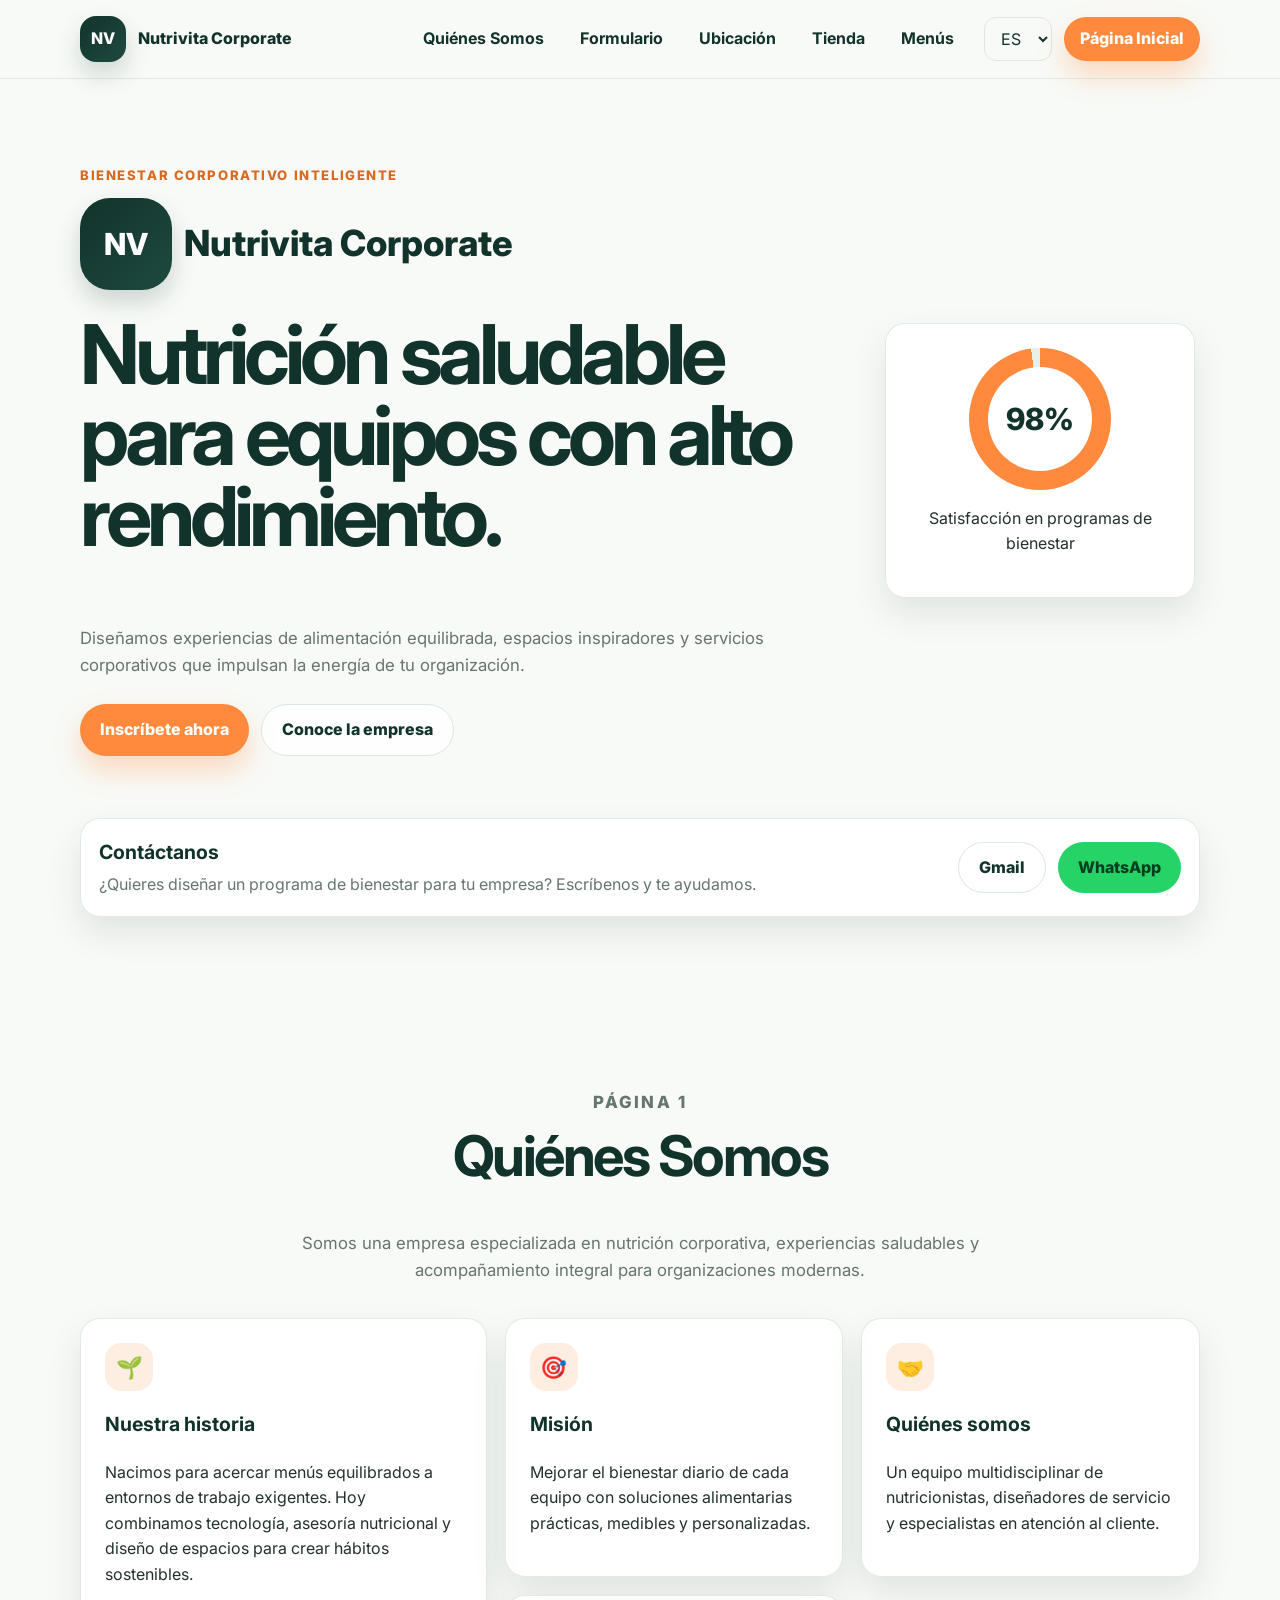
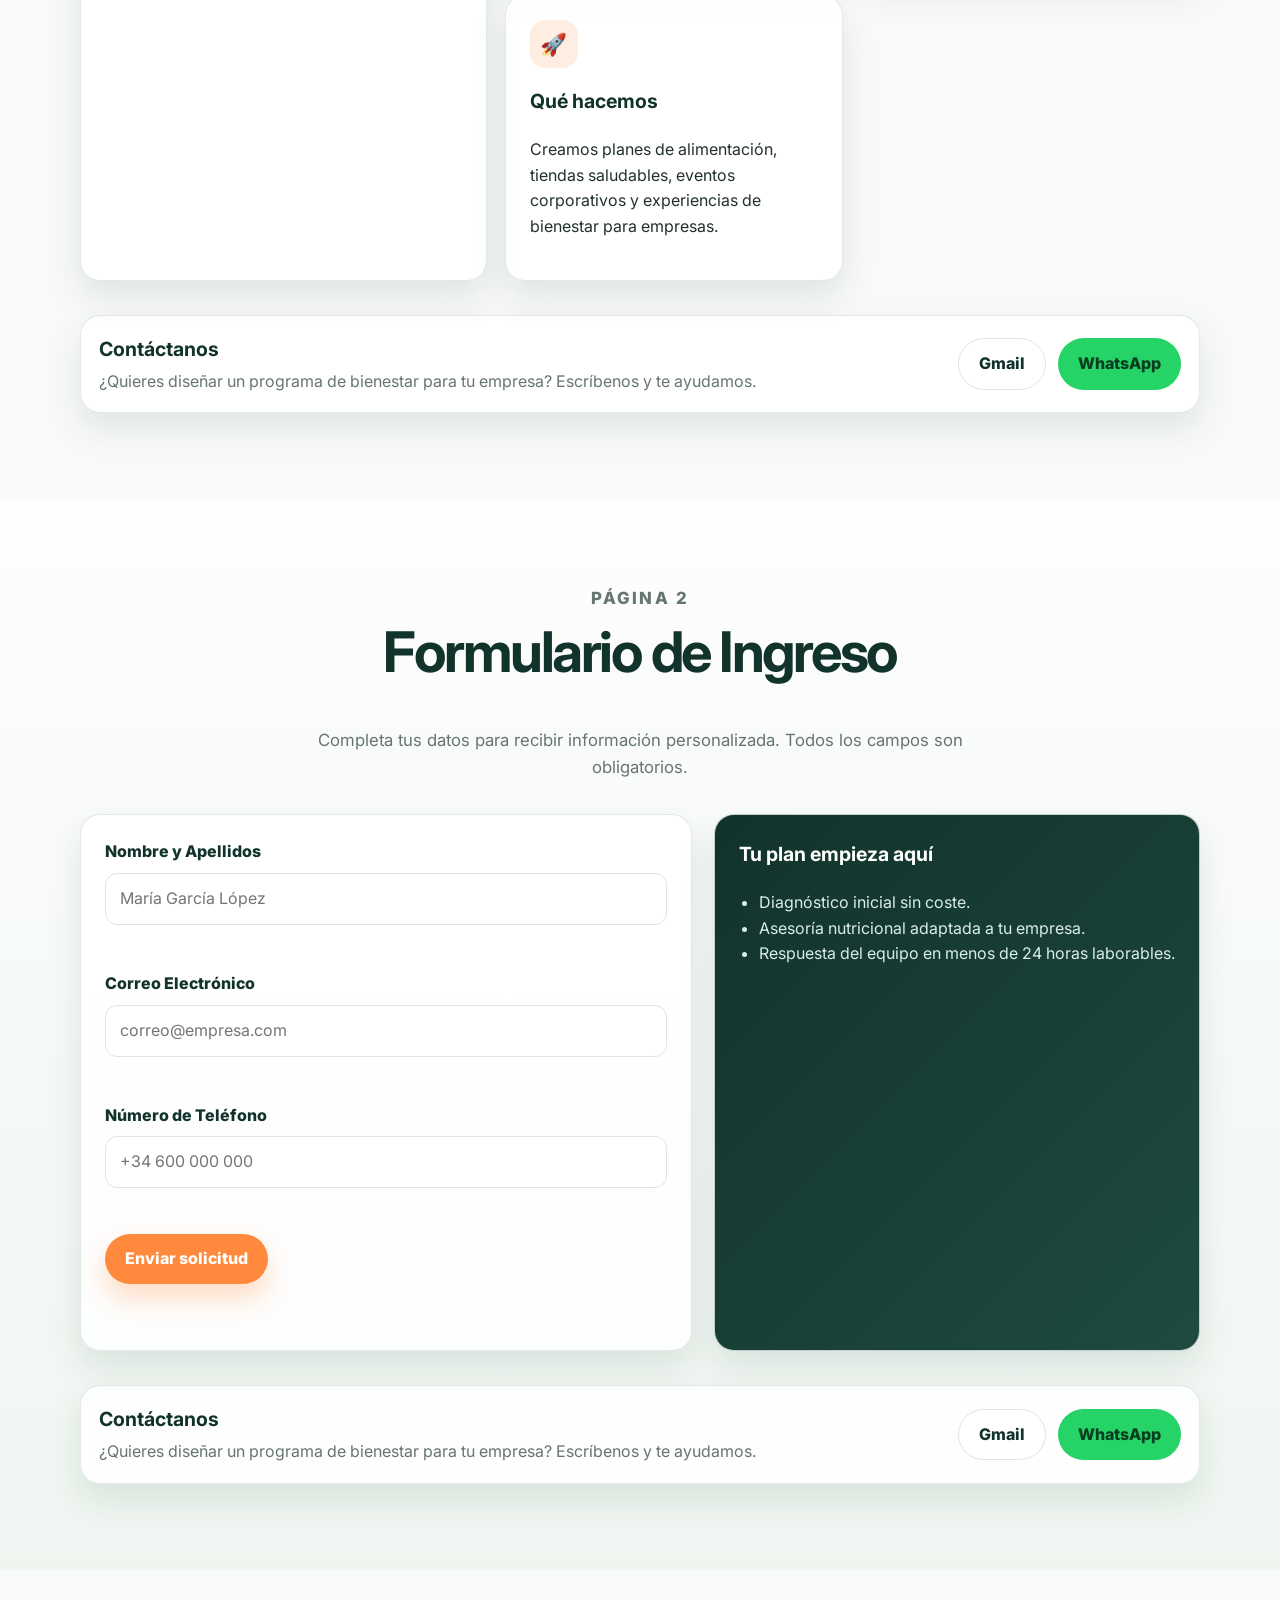
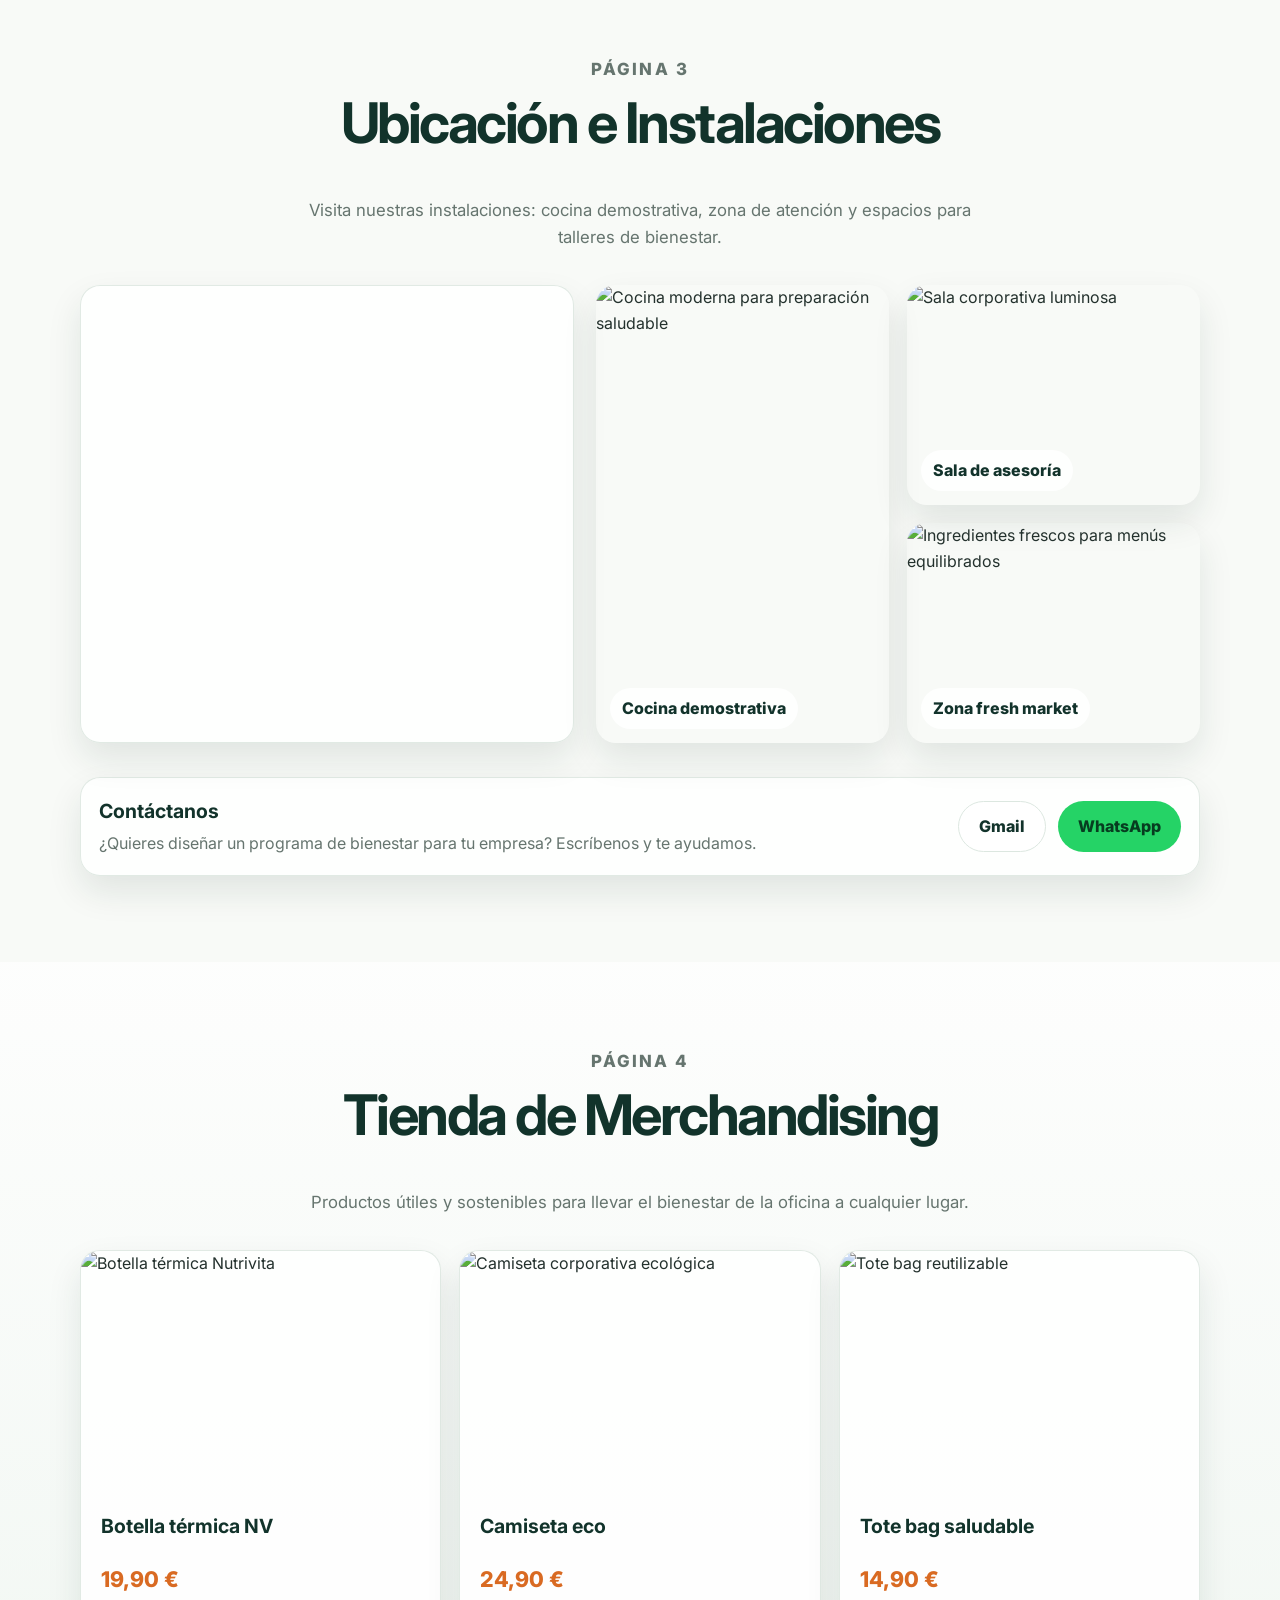
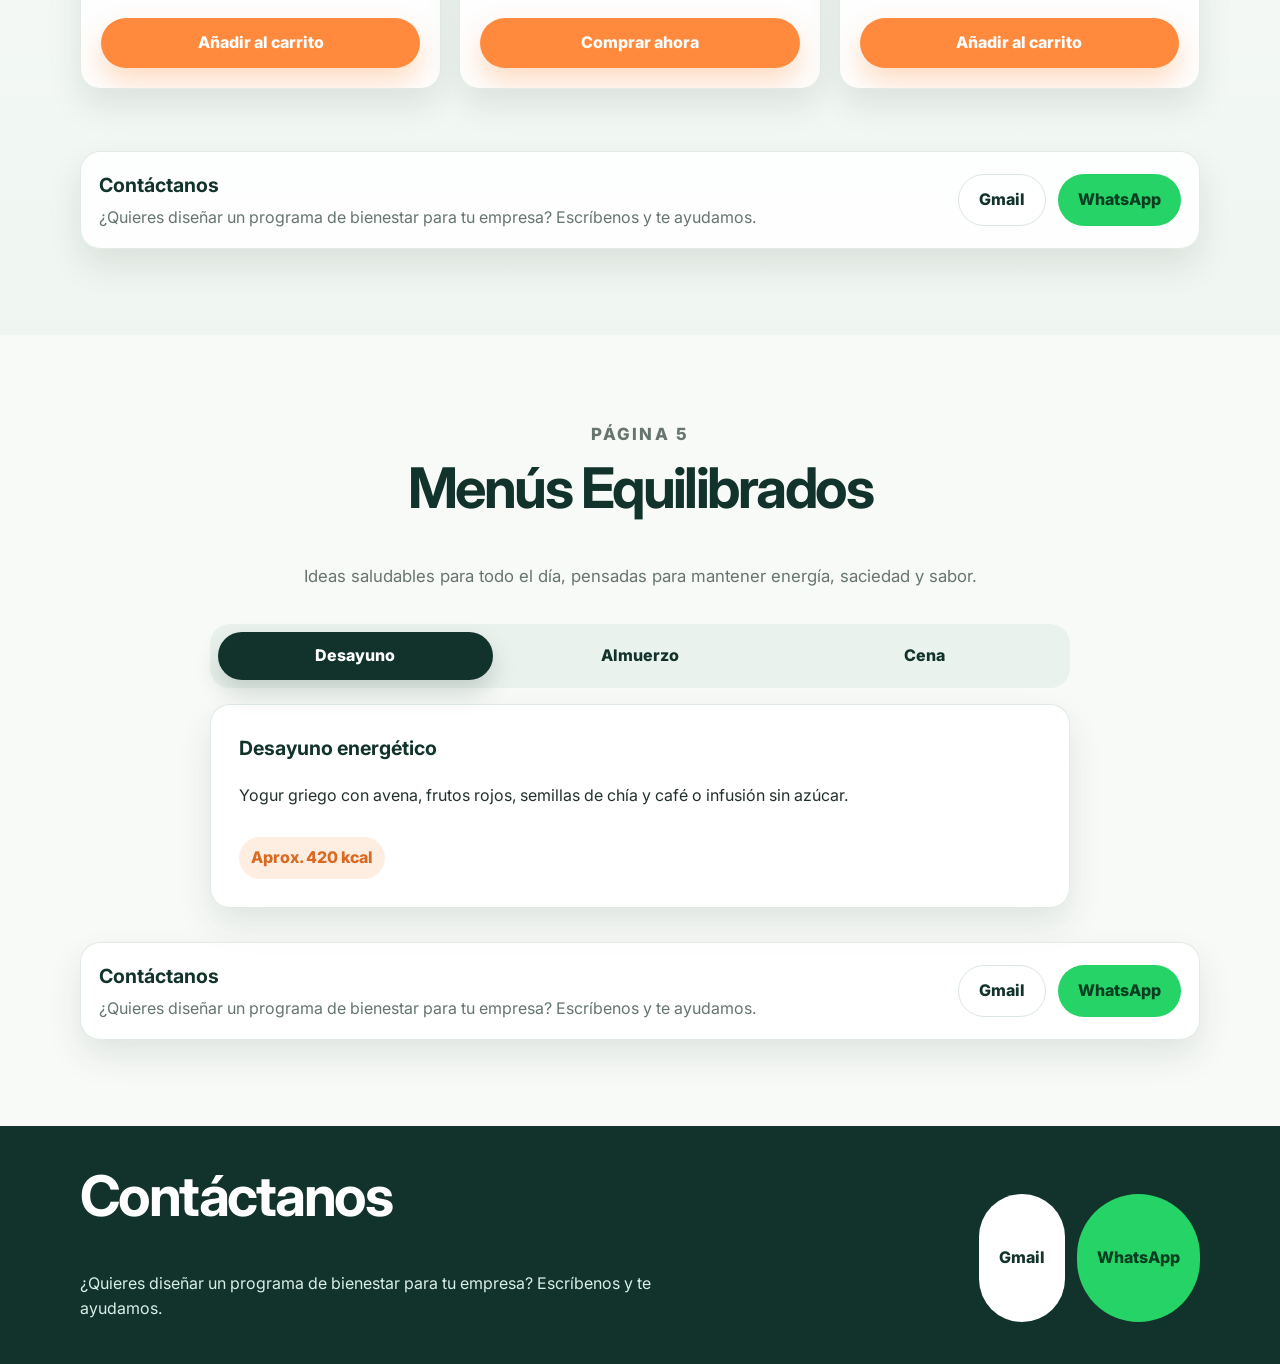
==== index.html @ e4d7a715 "Build responsive corporate landing page" ====
<!DOCTYPE html>
<html lang="es">
<head>
  <meta charset="UTF-8">
  <meta name="viewport" content="width=device-width, initial-scale=1.0">
  <meta name="description" content="Nutrivita Corporate: bienestar corporativo, menús equilibrados, instalaciones modernas y merchandising saludable.">
  <title>Nutrivita Corporate | Bienestar y nutrición empresarial</title>
  <link rel="preconnect" href="https://fonts.googleapis.com">
  <link rel="preconnect" href="https://fonts.gstatic.com" crossorigin>
  <link href="https://fonts.googleapis.com/css2?family=Inter:wght@400;500;600;700;800&display=swap" rel="stylesheet">
  <link rel="stylesheet" href="style.css">
</head>
<body>
  <header class="site-header" id="top">
    <nav class="navbar" aria-label="Navegación principal">
      <a class="brand" href="#home" aria-label="Ir al inicio">
        <span class="brand__mark">NV</span>
        <span class="brand__text" data-i18n="brandName">Nutrivita Corporate</span>
      </a>

      <button class="nav-toggle" type="button" aria-label="Abrir menú" aria-controls="primary-menu" aria-expanded="false">
        <span></span>
        <span></span>
        <span></span>
      </button>

      <div class="nav-panel" id="primary-menu">
        <ul class="nav-links">
          <li><a href="#about" data-i18n="navAbout">Quiénes Somos</a></li>
          <li><a href="#admission" data-i18n="navAdmission">Formulario</a></li>
          <li><a href="#location" data-i18n="navLocation">Ubicación</a></li>
          <li><a href="#shop" data-i18n="navShop">Tienda</a></li>
          <li><a href="#menus" data-i18n="navMenus">Menús</a></li>
        </ul>

        <div class="nav-actions">
          <label class="language-switcher" for="languageSelect">
            <span class="sr-only" data-i18n="languageLabel">Idioma</span>
            <select id="languageSelect" aria-label="Seleccionar idioma">
              <option value="es">ES</option>
              <option value="en">EN</option>
            </select>
          </label>
          <a class="btn btn--accent btn--small" href="#home" data-i18n="navHomeButton">Página Inicial</a>
        </div>
      </div>
    </nav>
  </header>

  <main>
    <section class="hero section" id="home" aria-labelledby="home-title">
      <div class="hero__content">
        <p class="eyebrow" data-i18n="heroEyebrow">Bienestar corporativo inteligente</p>
        <div class="hero__logo" aria-label="Logotipo grande de Nutrivita Corporate">
          <span class="hero__logo-mark">NV</span>
          <span class="hero__logo-text" data-i18n="brandName">Nutrivita Corporate</span>
        </div>
        <h1 id="home-title" data-i18n="heroTitle">Nutrición saludable para equipos con alto rendimiento.</h1>
        <p class="hero__lead" data-i18n="heroLead">Diseñamos experiencias de alimentación equilibrada, espacios inspiradores y servicios corporativos que impulsan la energía de tu organización.</p>
        <div class="hero__buttons">
          <a class="btn btn--accent" href="#admission" data-i18n="heroPrimary">Inscríbete ahora</a>
          <a class="btn btn--ghost" href="#about" data-i18n="heroSecondary">Conoce la empresa</a>
        </div>
      </div>
      <div class="hero__card" aria-hidden="true">
        <div class="nutrition-ring"><span>98%</span></div>
        <p data-i18n="heroMetric">Satisfacción en programas de bienestar</p>
      </div>
      <div class="section-contact" data-contact-block></div>
    </section>

    <section class="section" id="about" aria-labelledby="about-title">
      <div class="section__header">
        <p class="eyebrow" data-i18n="aboutEyebrow">Página 1</p>
        <h2 id="about-title" data-i18n="aboutTitle">Quiénes Somos</h2>
        <p data-i18n="aboutIntro">Somos una empresa especializada en nutrición corporativa, experiencias saludables y acompañamiento integral para organizaciones modernas.</p>
      </div>
      <div class="about-grid">
        <article class="feature-card feature-card--large">
          <span class="feature-card__icon">🌱</span>
          <h3 data-i18n="aboutHistoryTitle">Nuestra historia</h3>
          <p data-i18n="aboutHistoryText">Nacimos para acercar menús equilibrados a entornos de trabajo exigentes. Hoy combinamos tecnología, asesoría nutricional y diseño de espacios para crear hábitos sostenibles.</p>
        </article>
        <article class="feature-card">
          <span class="feature-card__icon">🎯</span>
          <h3 data-i18n="aboutMissionTitle">Misión</h3>
          <p data-i18n="aboutMissionText">Mejorar el bienestar diario de cada equipo con soluciones alimentarias prácticas, medibles y personalizadas.</p>
        </article>
        <article class="feature-card">
          <span class="feature-card__icon">🤝</span>
          <h3 data-i18n="aboutWhoTitle">Quiénes somos</h3>
          <p data-i18n="aboutWhoText">Un equipo multidisciplinar de nutricionistas, diseñadores de servicio y especialistas en atención al cliente.</p>
        </article>
        <article class="feature-card">
          <span class="feature-card__icon">🚀</span>
          <h3 data-i18n="aboutDoTitle">Qué hacemos</h3>
          <p data-i18n="aboutDoText">Creamos planes de alimentación, tiendas saludables, eventos corporativos y experiencias de bienestar para empresas.</p>
        </article>
      </div>
      <div class="section-contact" data-contact-block></div>
    </section>

    <section class="section section--soft" id="admission" aria-labelledby="admission-title">
      <div class="section__header">
        <p class="eyebrow" data-i18n="admissionEyebrow">Página 2</p>
        <h2 id="admission-title" data-i18n="admissionTitle">Formulario de Ingreso</h2>
        <p data-i18n="admissionIntro">Completa tus datos para recibir información personalizada. Todos los campos son obligatorios.</p>
      </div>
      <div class="form-layout">
        <form class="admission-form" id="admissionForm" novalidate>
          <div class="form-field">
            <label for="fullName" data-i18n="formName">Nombre y Apellidos</label>
            <input type="text" id="fullName" name="fullName" autocomplete="name" required minlength="3" placeholder="María García López" data-i18n-placeholder="formNamePlaceholder">
            <small class="error-message" data-error-for="fullName"></small>
          </div>
          <div class="form-field">
            <label for="email" data-i18n="formEmail">Correo Electrónico</label>
            <input type="email" id="email" name="email" autocomplete="email" required placeholder="correo@empresa.com" data-i18n-placeholder="formEmailPlaceholder">
            <small class="error-message" data-error-for="email"></small>
          </div>
          <div class="form-field">
            <label for="phone" data-i18n="formPhone">Número de Teléfono</label>
            <input type="tel" id="phone" name="phone" autocomplete="tel" required pattern="^[0-9+()\s-]{7,20}$" placeholder="+34 600 000 000" data-i18n-placeholder="formPhonePlaceholder">
            <small class="error-message" data-error-for="phone"></small>
          </div>
          <button class="btn btn--accent" type="submit" data-i18n="formSubmit">Enviar solicitud</button>
          <p class="form-status" id="formStatus" role="status" aria-live="polite"></p>
        </form>
        <aside class="form-aside">
          <h3 data-i18n="formAsideTitle">Tu plan empieza aquí</h3>
          <ul>
            <li data-i18n="formBenefit1">Diagnóstico inicial sin coste.</li>
            <li data-i18n="formBenefit2">Asesoría nutricional adaptada a tu empresa.</li>
            <li data-i18n="formBenefit3">Respuesta del equipo en menos de 24 horas laborables.</li>
          </ul>
        </aside>
      </div>
      <div class="section-contact" data-contact-block></div>
    </section>

    <section class="section" id="location" aria-labelledby="location-title">
      <div class="section__header">
        <p class="eyebrow" data-i18n="locationEyebrow">Página 3</p>
        <h2 id="location-title" data-i18n="locationTitle">Ubicación e Instalaciones</h2>
        <p data-i18n="locationIntro">Visita nuestras instalaciones: cocina demostrativa, zona de atención y espacios para talleres de bienestar.</p>
      </div>
      <div class="location-grid">
        <div class="map-card">
          <iframe title="Mapa de ubicación de Nutrivita Corporate" src="https://www.google.com/maps?q=Madrid%2C%20Spain&output=embed" loading="lazy" referrerpolicy="no-referrer-when-downgrade"></iframe>
        </div>
        <div class="gallery-grid" aria-label="Galería de instalaciones">
          <figure class="gallery-item gallery-item--tall">
            <img src="https://images.unsplash.com/photo-1556911220-bff31c812dba?auto=format&fit=crop&w=900&q=80" alt="Cocina moderna para preparación saludable" loading="lazy">
            <figcaption data-i18n="galleryKitchen">Cocina demostrativa</figcaption>
          </figure>
          <figure class="gallery-item">
            <img src="https://images.unsplash.com/photo-1497366811353-6870744d04b2?auto=format&fit=crop&w=700&q=80" alt="Sala corporativa luminosa" loading="lazy">
            <figcaption data-i18n="galleryMeeting">Sala de asesoría</figcaption>
          </figure>
          <figure class="gallery-item">
            <img src="https://images.unsplash.com/photo-1512621776951-a57141f2eefd?auto=format&fit=crop&w=700&q=80" alt="Ingredientes frescos para menús equilibrados" loading="lazy">
            <figcaption data-i18n="galleryFresh">Zona fresh market</figcaption>
          </figure>
        </div>
      </div>
      <div class="section-contact" data-contact-block></div>
    </section>

    <section class="section section--soft" id="shop" aria-labelledby="shop-title">
      <div class="section__header">
        <p class="eyebrow" data-i18n="shopEyebrow">Página 4</p>
        <h2 id="shop-title" data-i18n="shopTitle">Tienda de Merchandising</h2>
        <p data-i18n="shopIntro">Productos útiles y sostenibles para llevar el bienestar de la oficina a cualquier lugar.</p>
      </div>
      <div class="products-grid">
        <article class="product-card">
          <img src="https://images.unsplash.com/photo-1602143407151-7111542de6e8?auto=format&fit=crop&w=700&q=80" alt="Botella térmica Nutrivita" loading="lazy">
          <div class="product-card__body">
            <h3 data-i18n="productBottle">Botella térmica NV</h3>
            <p class="price">19,90 €</p>
            <button class="btn btn--accent btn--full" type="button" data-cart-item="Botella térmica NV" data-i18n="shopAdd">Añadir al carrito</button>
          </div>
        </article>
        <article class="product-card">
          <img src="https://images.unsplash.com/photo-1523381294911-8d3cead13475?auto=format&fit=crop&w=700&q=80" alt="Camiseta corporativa ecológica" loading="lazy">
          <div class="product-card__body">
            <h3 data-i18n="productShirt">Camiseta eco</h3>
            <p class="price">24,90 €</p>
            <button class="btn btn--accent btn--full" type="button" data-cart-item="Camiseta eco" data-i18n="shopBuy">Comprar ahora</button>
          </div>
        </article>
        <article class="product-card">
          <img src="https://images.unsplash.com/photo-1606760227091-3dd870d97f1d?auto=format&fit=crop&w=700&q=80" alt="Tote bag reutilizable" loading="lazy">
          <div class="product-card__body">
            <h3 data-i18n="productBag">Tote bag saludable</h3>
            <p class="price">14,90 €</p>
            <button class="btn btn--accent btn--full" type="button" data-cart-item="Tote bag saludable" data-i18n="shopAdd">Añadir al carrito</button>
          </div>
        </article>
      </div>
      <p class="cart-feedback" id="cartFeedback" role="status" aria-live="polite"></p>
      <div class="section-contact" data-contact-block></div>
    </section>

    <section class="section" id="menus" aria-labelledby="menus-title">
      <div class="section__header">
        <p class="eyebrow" data-i18n="menusEyebrow">Página 5</p>
        <h2 id="menus-title" data-i18n="menusTitle">Menús Equilibrados</h2>
        <p data-i18n="menusIntro">Ideas saludables para todo el día, pensadas para mantener energía, saciedad y sabor.</p>
      </div>
      <div class="tabs" data-tabs>
        <div class="tab-list" role="tablist" aria-label="Menús del día">
          <button class="tab-button is-active" type="button" role="tab" aria-selected="true" aria-controls="breakfast-panel" id="breakfast-tab" data-tab="breakfast" data-i18n="tabBreakfast">Desayuno</button>
          <button class="tab-button" type="button" role="tab" aria-selected="false" aria-controls="lunch-panel" id="lunch-tab" data-tab="lunch" data-i18n="tabLunch">Almuerzo</button>
          <button class="tab-button" type="button" role="tab" aria-selected="false" aria-controls="dinner-panel" id="dinner-tab" data-tab="dinner" data-i18n="tabDinner">Cena</button>
        </div>
        <article class="menu-panel is-active" id="breakfast-panel" role="tabpanel" aria-labelledby="breakfast-tab" data-panel="breakfast">
          <h3 data-i18n="breakfastTitle">Desayuno energético</h3>
          <p data-i18n="breakfastText">Yogur griego con avena, frutos rojos, semillas de chía y café o infusión sin azúcar.</p>
          <span data-i18n="breakfastKcal">Aprox. 420 kcal</span>
        </article>
        <article class="menu-panel" id="lunch-panel" role="tabpanel" aria-labelledby="lunch-tab" data-panel="lunch" hidden>
          <h3 data-i18n="lunchTitle">Almuerzo completo</h3>
          <p data-i18n="lunchText">Bowl de quinoa, pollo a la plancha, verduras asadas, aguacate y aliño de lima.</p>
          <span data-i18n="lunchKcal">Aprox. 650 kcal</span>
        </article>
        <article class="menu-panel" id="dinner-panel" role="tabpanel" aria-labelledby="dinner-tab" data-panel="dinner" hidden>
          <h3 data-i18n="dinnerTitle">Cena ligera</h3>
          <p data-i18n="dinnerText">Crema de verduras, salmón al horno con espárragos y una pieza de fruta de temporada.</p>
          <span data-i18n="dinnerKcal">Aprox. 520 kcal</span>
        </article>
      </div>
      <div class="section-contact" data-contact-block></div>
    </section>
  </main>

  <footer class="site-footer" aria-labelledby="footer-title">
    <div>
      <h2 id="footer-title" data-i18n="contactTitle">Contáctanos</h2>
      <p data-i18n="contactText">¿Quieres diseñar un programa de bienestar para tu empresa? Escríbenos y te ayudamos.</p>
    </div>
    <div class="contact-actions">
      <a class="btn btn--light" href="mailto:tu-correo@gmail.com" data-i18n="contactGmail">Gmail</a>
      <a class="btn btn--whatsapp" href="https://wa.me/34600000000" target="_blank" rel="noopener noreferrer" data-i18n="contactWhatsapp">WhatsApp</a>
    </div>
  </footer>

  <script src="script.js"></script>
</body>
</html>
---- style.css ----
:root {
  --color-primary: #f8faf7;
  --color-primary-strong: #ffffff;
  --color-secondary: #12332b;
  --color-secondary-soft: #1e4a3f;
  --color-accent: #ff8a3d;
  --color-accent-dark: #d96a22;
  --color-whatsapp: #25d366;
  --color-text: #23312d;
  --color-muted: #66756f;
  --color-border: #dce7e0;
  --shadow-soft: 0 20px 60px rgba(18, 51, 43, 0.12);
  --shadow-card: 0 16px 34px rgba(18, 51, 43, 0.1);
  --radius-sm: 12px;
  --radius-md: 20px;
  --radius-lg: 32px;
  --container: min(1120px, calc(100% - 32px));
  --header-height: 78px;
}

* {
  box-sizing: border-box;
}

html {
  scroll-behavior: smooth;
  scroll-padding-top: calc(var(--header-height) + 18px);
}

body {
  margin: 0;
  background: var(--color-primary);
  color: var(--color-text);
  font-family: "Inter", system-ui, -apple-system, BlinkMacSystemFont, "Segoe UI", sans-serif;
  line-height: 1.6;
}

img {
  display: block;
  max-width: 100%;
}

a {
  color: inherit;
  text-decoration: none;
}

button,
input,
select {
  font: inherit;
}

.sr-only {
  position: absolute;
  width: 1px;
  height: 1px;
  padding: 0;
  margin: -1px;
  overflow: hidden;
  clip: rect(0, 0, 0, 0);
  white-space: nowrap;
  border: 0;
}

.site-header {
  position: sticky;
  top: 0;
  z-index: 1000;
  background: rgba(248, 250, 247, 0.92);
  border-bottom: 1px solid rgba(220, 231, 224, 0.84);
  backdrop-filter: blur(18px);
}

.navbar {
  width: var(--container);
  min-height: var(--header-height);
  margin: 0 auto;
  display: flex;
  align-items: center;
  justify-content: space-between;
  gap: 18px;
}

.brand,
.hero__logo {
  display: inline-flex;
  align-items: center;
  gap: 12px;
  font-weight: 800;
  color: var(--color-secondary);
}

.brand__mark,
.hero__logo-mark {
  display: grid;
  place-items: center;
  width: 46px;
  height: 46px;
  border-radius: 16px;
  background: linear-gradient(135deg, var(--color-secondary), var(--color-secondary-soft));
  color: var(--color-primary-strong);
  box-shadow: 0 12px 24px rgba(18, 51, 43, 0.18);
}

.nav-toggle {
  display: inline-flex;
  flex-direction: column;
  justify-content: center;
  gap: 5px;
  width: 46px;
  height: 46px;
  background: var(--color-primary-strong);
  border: 1px solid var(--color-border);
  border-radius: var(--radius-sm);
  cursor: pointer;
}

.nav-toggle span {
  width: 20px;
  height: 2px;
  margin: 0 auto;
  background: var(--color-secondary);
  transition: transform 0.2s ease, opacity 0.2s ease;
}

.nav-toggle.is-open span:nth-child(1) {
  transform: translateY(7px) rotate(45deg);
}

.nav-toggle.is-open span:nth-child(2) {
  opacity: 0;
}

.nav-toggle.is-open span:nth-child(3) {
  transform: translateY(-7px) rotate(-45deg);
}

.nav-panel {
  position: absolute;
  top: var(--header-height);
  left: 16px;
  right: 16px;
  display: none;
  padding: 18px;
  background: var(--color-primary-strong);
  border: 1px solid var(--color-border);
  border-radius: var(--radius-md);
  box-shadow: var(--shadow-soft);
}

.nav-panel.is-open {
  display: block;
}

.nav-links,
.nav-actions {
  display: flex;
  flex-direction: column;
  gap: 12px;
  align-items: stretch;
  padding: 0;
  margin: 0;
  list-style: none;
}

.nav-links a {
  display: block;
  padding: 10px 12px;
  color: var(--color-secondary);
  font-weight: 700;
  border-radius: var(--radius-sm);
}

.nav-links a:hover,
.nav-links a:focus-visible {
  background: rgba(255, 138, 61, 0.12);
  color: var(--color-accent-dark);
}

.nav-actions {
  margin-top: 14px;
}

.language-switcher select {
  width: 100%;
  padding: 10px 12px;
  color: var(--color-secondary);
  background: var(--color-primary);
  border: 1px solid var(--color-border);
  border-radius: var(--radius-sm);
  cursor: pointer;
}

.section {
  width: var(--container);
  margin: 0 auto;
  padding: 86px 0;
}

.section--soft {
  width: 100%;
  padding-inline: max(16px, calc((100% - 1120px) / 2));
  background: linear-gradient(180deg, rgba(255, 255, 255, 0.72), rgba(235, 244, 238, 0.7));
}

.hero {
  min-height: calc(100vh - var(--header-height));
  display: grid;
  grid-template-columns: 1fr;
  gap: 28px;
  align-items: center;
}

.hero__content {
  text-align: center;
}

.eyebrow {
  margin: 0 0 12px;
  color: var(--color-accent-dark);
  font-size: 0.82rem;
  font-weight: 800;
  letter-spacing: 0.12em;
  text-transform: uppercase;
}

.hero__logo {
  justify-content: center;
  margin: 0 auto 24px;
}

.hero__logo-mark {
  width: 92px;
  height: 92px;
  border-radius: 30px;
  font-size: 1.9rem;
}

.hero__logo-text {
  font-size: clamp(1.45rem, 5vw, 2.25rem);
}

h1,
h2,
h3,
p {
  margin-top: 0;
}

h1 {
  max-width: 860px;
  margin-inline: auto;
  color: var(--color-secondary);
  font-size: clamp(2.35rem, 9vw, 5.15rem);
  line-height: 0.98;
  letter-spacing: -0.06em;
}

h2 {
  color: var(--color-secondary);
  font-size: clamp(2rem, 6vw, 3.5rem);
  line-height: 1;
  letter-spacing: -0.045em;
}

h3 {
  color: var(--color-secondary);
  font-size: 1.22rem;
}

.hero__lead,
.section__header p {
  max-width: 720px;
  margin-inline: auto;
  color: var(--color-muted);
  font-size: 1.05rem;
}

.hero__buttons,
.contact-actions {
  display: flex;
  flex-wrap: wrap;
  justify-content: center;
  gap: 12px;
  margin-top: 26px;
}

.btn {
  display: inline-flex;
  align-items: center;
  justify-content: center;
  min-height: 48px;
  padding: 12px 20px;
  border: 0;
  border-radius: 999px;
  font-weight: 800;
  cursor: pointer;
  transition: transform 0.2s ease, box-shadow 0.2s ease, background-color 0.2s ease;
}

.btn:hover,
.btn:focus-visible {
  transform: translateY(-2px);
}

.btn--accent {
  color: #ffffff;
  background: var(--color-accent);
  box-shadow: 0 14px 28px rgba(255, 138, 61, 0.3);
}

.btn--accent:hover,
.btn--accent:focus-visible {
  background: var(--color-accent-dark);
}

.btn--ghost {
  color: var(--color-secondary);
  background: rgba(255, 255, 255, 0.76);
  border: 1px solid var(--color-border);
}

.btn--light {
  color: var(--color-secondary);
  background: var(--color-primary-strong);
}

.btn--whatsapp {
  color: #073d20;
  background: var(--color-whatsapp);
}

.btn--small {
  min-height: 42px;
  padding: 9px 16px;
}

.btn--full {
  width: 100%;
}

.hero__card,
.feature-card,
.admission-form,
.form-aside,
.map-card,
.product-card,
.menu-panel,
.section-contact {
  background: rgba(255, 255, 255, 0.86);
  border: 1px solid rgba(220, 231, 224, 0.86);
  border-radius: var(--radius-md);
  box-shadow: var(--shadow-card);
}

.hero__card {
  max-width: 310px;
  padding: 24px;
  margin: 0 auto;
  text-align: center;
}

.nutrition-ring {
  display: grid;
  place-items: center;
  width: 142px;
  height: 142px;
  margin: 0 auto 16px;
  background: conic-gradient(var(--color-accent) 0 98%, #e9efe9 98% 100%);
  border-radius: 50%;
}

.nutrition-ring span {
  display: grid;
  place-items: center;
  width: 104px;
  height: 104px;
  color: var(--color-secondary);
  background: var(--color-primary-strong);
  border-radius: 50%;
  font-size: 1.9rem;
  font-weight: 800;
}

.section__header {
  margin-bottom: 34px;
  text-align: center;
}

.about-grid,
.products-grid,
.gallery-grid {
  display: grid;
  grid-template-columns: 1fr;
  gap: 18px;
}

.feature-card {
  padding: 24px;
}

.feature-card__icon {
  display: inline-grid;
  place-items: center;
  width: 48px;
  height: 48px;
  margin-bottom: 18px;
  background: rgba(255, 138, 61, 0.14);
  border-radius: 16px;
  font-size: 1.35rem;
}

.section-contact {
  display: grid;
  gap: 12px;
  align-items: center;
  margin-top: 34px;
  padding: 18px;
}

.section-contact h3 {
  margin-bottom: 4px;
}

.section-contact p {
  margin-bottom: 0;
  color: var(--color-muted);
}

.section-contact .contact-actions {
  justify-content: flex-start;
  margin-top: 0;
}

.form-layout,
.location-grid {
  display: grid;
  grid-template-columns: 1fr;
  gap: 22px;
}

.admission-form,
.form-aside {
  padding: 24px;
}

.form-field {
  margin-bottom: 18px;
}

.form-field label {
  display: block;
  margin-bottom: 8px;
  color: var(--color-secondary);
  font-weight: 800;
}

.form-field input {
  width: 100%;
  min-height: 52px;
  padding: 12px 14px;
  color: var(--color-text);
  background: var(--color-primary-strong);
  border: 1px solid var(--color-border);
  border-radius: var(--radius-sm);
  outline: none;
}

.form-field input:focus {
  border-color: var(--color-accent);
  box-shadow: 0 0 0 4px rgba(255, 138, 61, 0.16);
}

.form-field input.is-invalid {
  border-color: #d93025;
}

.error-message,
.form-status,
.cart-feedback {
  display: block;
  min-height: 22px;
  margin-top: 6px;
  color: #b3261e;
  font-size: 0.9rem;
  font-weight: 700;
}

.form-status.is-success,
.cart-feedback.is-success {
  color: #137333;
}

.form-aside {
  color: #d9eee7;
  background: linear-gradient(135deg, var(--color-secondary), var(--color-secondary-soft));
}

.form-aside h3 {
  color: #ffffff;
}

.form-aside ul {
  padding-left: 20px;
  margin-bottom: 0;
}

.map-card {
  overflow: hidden;
  min-height: 360px;
}

.map-card iframe {
  width: 100%;
  height: 100%;
  min-height: 360px;
  border: 0;
}

.gallery-item {
  position: relative;
  min-height: 220px;
  margin: 0;
  overflow: hidden;
  border-radius: var(--radius-md);
  box-shadow: var(--shadow-card);
}

.gallery-item img,
.product-card img {
  width: 100%;
  height: 100%;
  object-fit: cover;
}

.gallery-item figcaption {
  position: absolute;
  left: 14px;
  bottom: 14px;
  padding: 8px 12px;
  color: var(--color-secondary);
  background: rgba(255, 255, 255, 0.86);
  border-radius: 999px;
  font-weight: 800;
}

.product-card {
  overflow: hidden;
}

.product-card img {
  height: 240px;
}

.product-card__body {
  padding: 20px;
}

.price {
  color: var(--color-accent-dark);
  font-size: 1.35rem;
  font-weight: 800;
}

.tabs {
  max-width: 860px;
  margin: 0 auto;
}

.tab-list {
  display: grid;
  grid-template-columns: 1fr;
  gap: 10px;
  margin-bottom: 16px;
  padding: 8px;
  background: #eaf2ed;
  border-radius: var(--radius-md);
}

.tab-button {
  min-height: 48px;
  color: var(--color-secondary);
  background: transparent;
  border: 0;
  border-radius: 999px;
  font-weight: 800;
  cursor: pointer;
}

.tab-button.is-active {
  color: #ffffff;
  background: var(--color-secondary);
  box-shadow: 0 12px 24px rgba(18, 51, 43, 0.18);
}

.menu-panel {
  padding: 28px;
}

.menu-panel span {
  display: inline-flex;
  margin-top: 12px;
  padding: 8px 12px;
  color: var(--color-accent-dark);
  background: rgba(255, 138, 61, 0.14);
  border-radius: 999px;
  font-weight: 800;
}

.site-footer {
  display: grid;
  gap: 18px;
  padding: 42px max(16px, calc((100% - 1120px) / 2));
  color: #d9eee7;
  background: var(--color-secondary);
}

.site-footer h2 {
  color: #ffffff;
}

.site-footer p {
  max-width: 620px;
  margin-bottom: 0;
}

@media (min-width: 720px) {
  .about-grid,
  .products-grid {
    grid-template-columns: repeat(2, minmax(0, 1fr));
  }

  .feature-card--large {
    grid-column: span 2;
  }

  .section-contact,
  .form-layout,
  .site-footer {
    grid-template-columns: 1fr auto;
  }

  .gallery-grid {
    grid-template-columns: repeat(2, minmax(0, 1fr));
  }

  .gallery-item--tall {
    grid-row: span 2;
  }

  .tab-list {
    grid-template-columns: repeat(3, 1fr);
  }
}

@media (min-width: 980px) {
  .nav-toggle {
    display: none;
  }

  .nav-panel {
    position: static;
    display: flex;
    align-items: center;
    gap: 18px;
    padding: 0;
    background: transparent;
    border: 0;
    box-shadow: none;
  }

  .nav-links,
  .nav-actions {
    flex-direction: row;
    align-items: center;
  }

  .nav-actions {
    margin-top: 0;
  }

  .language-switcher select {
    width: auto;
  }

  .hero {
    grid-template-columns: minmax(0, 1fr) 320px;
    text-align: left;
  }

  .hero__content,
  .hero__content h1,
  .hero__lead {
    margin-inline: 0;
    text-align: left;
  }

  .hero__logo,
  .hero__buttons {
    justify-content: flex-start;
  }

  .hero .section-contact {
    grid-column: 1 / -1;
  }

  .about-grid {
    grid-template-columns: 1.2fr 1fr 1fr;
  }

  .feature-card--large {
    grid-row: span 2;
    grid-column: span 1;
  }

  .location-grid {
    grid-template-columns: 0.9fr 1.1fr;
  }

  .products-grid {
    grid-template-columns: repeat(3, minmax(0, 1fr));
  }
}
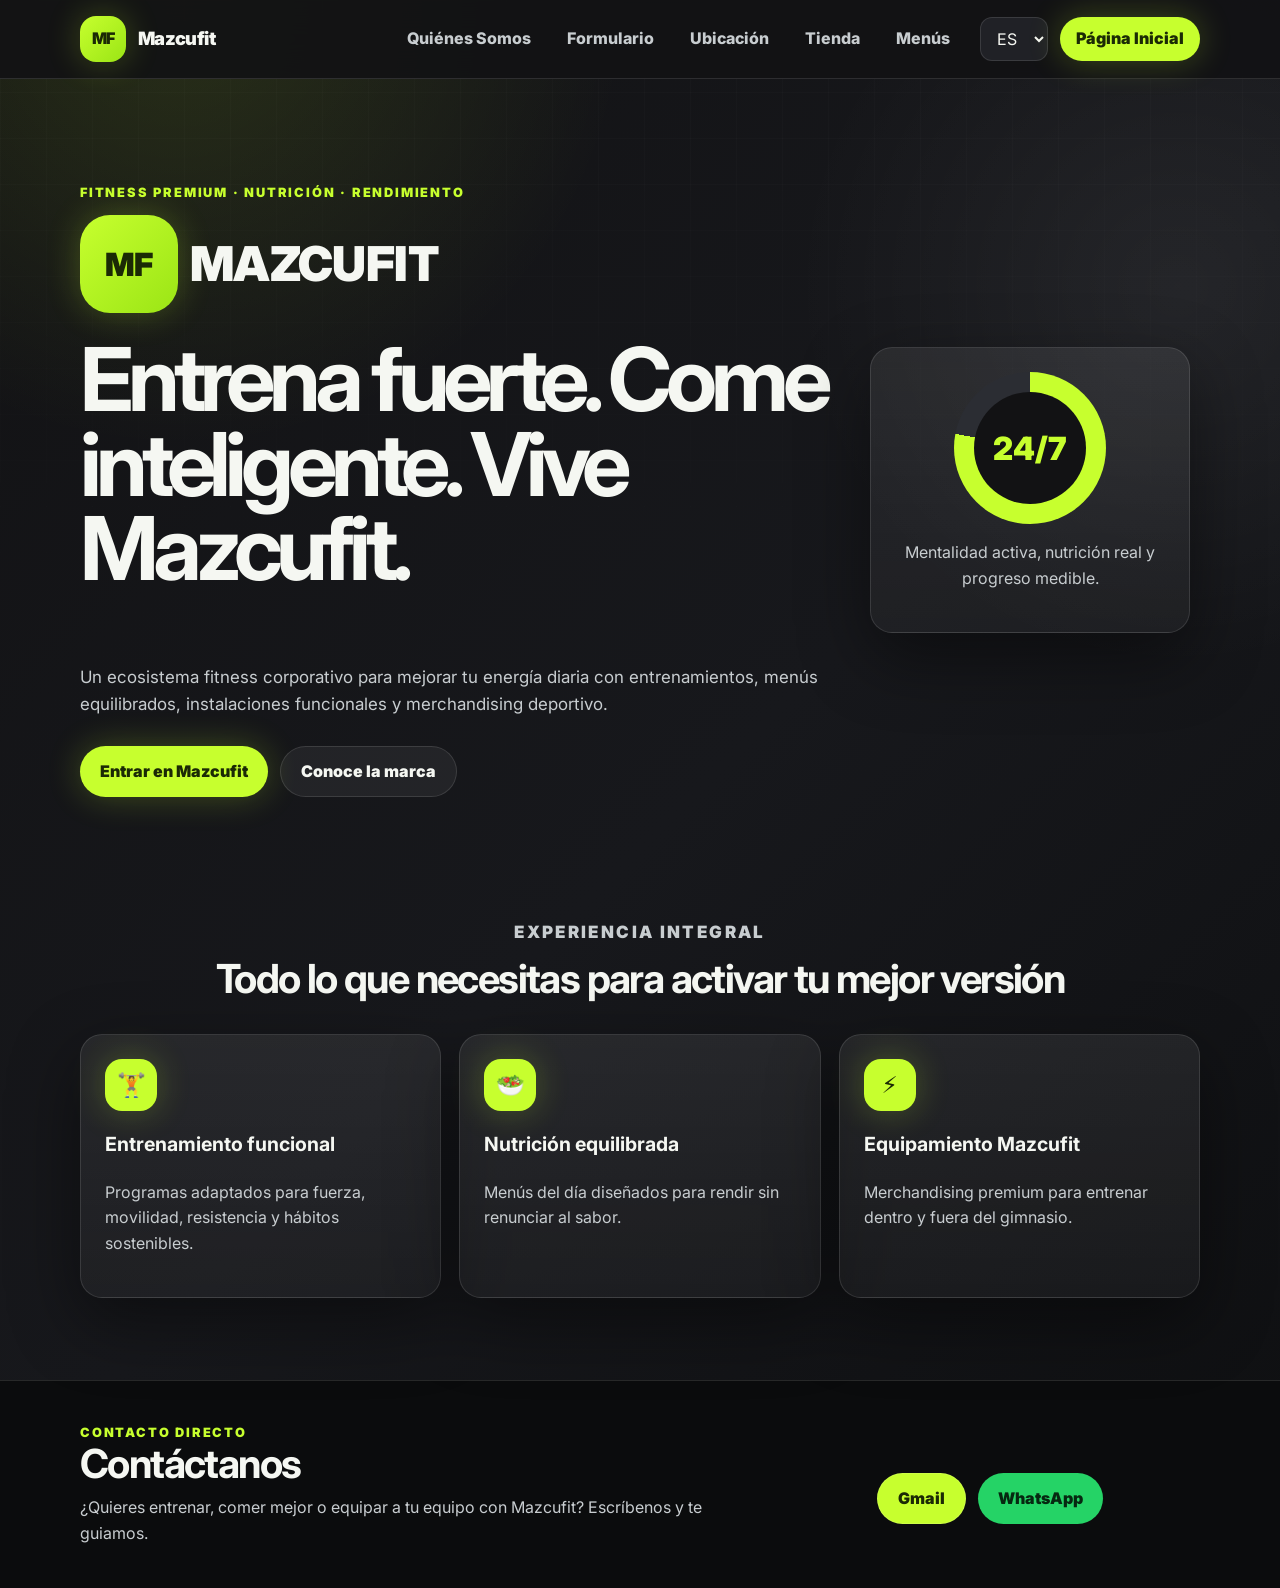
==== commit 0eefb2cb: "Merge 8ce3ec5ccccd1804a3a36ef21385baeac0a77ef8 into 0de1ec01fbadcc3e9fb7e586cb38ad4607d93e01" ====
--- a/index.html
+++ b/index.html
@@ -3,36 +3,33 @@
 <head>
   <meta charset="UTF-8">
   <meta name="viewport" content="width=device-width, initial-scale=1.0">
-  <meta name="description" content="Nutrivita Corporate: bienestar corporativo, menús equilibrados, instalaciones modernas y merchandising saludable.">
-  <title>Nutrivita Corporate | Bienestar y nutrición empresarial</title>
+  <meta name="description" content="Mazcufit: experiencia fitness premium con entrenamiento, nutrición, tienda e instalaciones.">
+  <title>Mazcufit | Fitness premium y nutrición deportiva</title>
   <link rel="preconnect" href="https://fonts.googleapis.com">
   <link rel="preconnect" href="https://fonts.gstatic.com" crossorigin>
-  <link href="https://fonts.googleapis.com/css2?family=Inter:wght@400;500;600;700;800&display=swap" rel="stylesheet">
+  <link href="https://fonts.googleapis.com/css2?family=Inter:wght@400;500;600;700;800;900&display=swap" rel="stylesheet">
   <link rel="stylesheet" href="style.css">
 </head>
-<body>
-  <header class="site-header" id="top">
+<body class="home-page">
+  <header class="site-header">
     <nav class="navbar" aria-label="Navegación principal">
-      <a class="brand" href="#home" aria-label="Ir al inicio">
-        <span class="brand__mark">NV</span>
-        <span class="brand__text" data-i18n="brandName">Nutrivita Corporate</span>
+      <a class="brand" href="index.html" aria-label="Ir a la página inicial de Mazcufit">
+        <span class="brand__mark">MF</span>
+        <span class="brand__text" data-i18n="brandName">Mazcufit</span>
       </a>
-
       <button class="nav-toggle" type="button" aria-label="Abrir menú" aria-controls="primary-menu" aria-expanded="false">
         <span></span>
         <span></span>
         <span></span>
       </button>
-
       <div class="nav-panel" id="primary-menu">
         <ul class="nav-links">
-          <li><a href="#about" data-i18n="navAbout">Quiénes Somos</a></li>
-          <li><a href="#admission" data-i18n="navAdmission">Formulario</a></li>
-          <li><a href="#location" data-i18n="navLocation">Ubicación</a></li>
-          <li><a href="#shop" data-i18n="navShop">Tienda</a></li>
-          <li><a href="#menus" data-i18n="navMenus">Menús</a></li>
+          <li><a href="nosotros.html" data-nav="nosotros.html" data-i18n="navAbout">Quiénes Somos</a></li>
+          <li><a href="registro.html" data-nav="registro.html" data-i18n="navAdmission">Formulario</a></li>
+          <li><a href="ubicacion.html" data-nav="ubicacion.html" data-i18n="navLocation">Ubicación</a></li>
+          <li><a href="tienda.html" data-nav="tienda.html" data-i18n="navShop">Tienda</a></li>
+          <li><a href="menus.html" data-nav="menus.html" data-i18n="navMenus">Menús</a></li>
         </ul>
-
         <div class="nav-actions">
           <label class="language-switcher" for="languageSelect">
             <span class="sr-only" data-i18n="languageLabel">Idioma</span>
@@ -41,203 +38,63 @@
               <option value="en">EN</option>
             </select>
           </label>
-          <a class="btn btn--accent btn--small" href="#home" data-i18n="navHomeButton">Página Inicial</a>
+          <a class="btn btn--accent btn--small" href="index.html" data-nav="index.html" data-i18n="navHomeButton">Página Inicial</a>
         </div>
       </div>
     </nav>
   </header>
 
   <main>
-    <section class="hero section" id="home" aria-labelledby="home-title">
+    <section class="hero page-section" aria-labelledby="home-title">
       <div class="hero__content">
-        <p class="eyebrow" data-i18n="heroEyebrow">Bienestar corporativo inteligente</p>
-        <div class="hero__logo" aria-label="Logotipo grande de Nutrivita Corporate">
-          <span class="hero__logo-mark">NV</span>
-          <span class="hero__logo-text" data-i18n="brandName">Nutrivita Corporate</span>
+        <p class="eyebrow" data-i18n="heroEyebrow">Fitness premium · nutrición · rendimiento</p>
+        <div class="hero__logo" aria-label="Logotipo grande de Mazcufit">
+          <span class="hero__logo-mark">MF</span>
+          <span class="hero__logo-text" data-i18n="brandName">Mazcufit</span>
         </div>
-        <h1 id="home-title" data-i18n="heroTitle">Nutrición saludable para equipos con alto rendimiento.</h1>
-        <p class="hero__lead" data-i18n="heroLead">Diseñamos experiencias de alimentación equilibrada, espacios inspiradores y servicios corporativos que impulsan la energía de tu organización.</p>
+        <h1 id="home-title" data-i18n="heroTitle">Entrena fuerte. Come inteligente. Vive Mazcufit.</h1>
+        <p class="hero__lead" data-i18n="heroLead">Un ecosistema fitness corporativo para mejorar tu energía diaria con entrenamientos, menús equilibrados, instalaciones funcionales y merchandising deportivo.</p>
         <div class="hero__buttons">
-          <a class="btn btn--accent" href="#admission" data-i18n="heroPrimary">Inscríbete ahora</a>
-          <a class="btn btn--ghost" href="#about" data-i18n="heroSecondary">Conoce la empresa</a>
+          <a class="btn btn--accent" href="registro.html" data-i18n="heroPrimary">Entrar en Mazcufit</a>
+          <a class="btn btn--ghost" href="nosotros.html" data-i18n="heroSecondary">Conoce la marca</a>
         </div>
       </div>
-      <div class="hero__card" aria-hidden="true">
-        <div class="nutrition-ring"><span>98%</span></div>
-        <p data-i18n="heroMetric">Satisfacción en programas de bienestar</p>
-      </div>
-      <div class="section-contact" data-contact-block></div>
+      <aside class="hero__card" aria-label="Métrica destacada">
+        <div class="performance-ring"><span>24/7</span></div>
+        <p data-i18n="heroMetric">Mentalidad activa, nutrición real y progreso medible.</p>
+      </aside>
     </section>
 
-    <section class="section" id="about" aria-labelledby="about-title">
+    <section class="page-section compact-section" aria-labelledby="home-services-title">
       <div class="section__header">
-        <p class="eyebrow" data-i18n="aboutEyebrow">Página 1</p>
-        <h2 id="about-title" data-i18n="aboutTitle">Quiénes Somos</h2>
-        <p data-i18n="aboutIntro">Somos una empresa especializada en nutrición corporativa, experiencias saludables y acompañamiento integral para organizaciones modernas.</p>
+        <p class="eyebrow" data-i18n="homeServicesEyebrow">Experiencia integral</p>
+        <h2 id="home-services-title" data-i18n="homeServicesTitle">Todo lo que necesitas para activar tu mejor versión</h2>
       </div>
-      <div class="about-grid">
-        <article class="feature-card feature-card--large">
-          <span class="feature-card__icon">🌱</span>
-          <h3 data-i18n="aboutHistoryTitle">Nuestra historia</h3>
-          <p data-i18n="aboutHistoryText">Nacimos para acercar menús equilibrados a entornos de trabajo exigentes. Hoy combinamos tecnología, asesoría nutricional y diseño de espacios para crear hábitos sostenibles.</p>
+      <div class="cards-grid cards-grid--three">
+        <article class="feature-card">
+          <span class="feature-card__icon">🏋️</span>
+          <h3 data-i18n="homeCardTrainingTitle">Entrenamiento funcional</h3>
+          <p data-i18n="homeCardTrainingText">Programas adaptados para fuerza, movilidad, resistencia y hábitos sostenibles.</p>
         </article>
         <article class="feature-card">
-          <span class="feature-card__icon">🎯</span>
-          <h3 data-i18n="aboutMissionTitle">Misión</h3>
-          <p data-i18n="aboutMissionText">Mejorar el bienestar diario de cada equipo con soluciones alimentarias prácticas, medibles y personalizadas.</p>
+          <span class="feature-card__icon">🥗</span>
+          <h3 data-i18n="homeCardNutritionTitle">Nutrición equilibrada</h3>
+          <p data-i18n="homeCardNutritionText">Menús del día diseñados para rendir sin renunciar al sabor.</p>
         </article>
         <article class="feature-card">
-          <span class="feature-card__icon">🤝</span>
-          <h3 data-i18n="aboutWhoTitle">Quiénes somos</h3>
-          <p data-i18n="aboutWhoText">Un equipo multidisciplinar de nutricionistas, diseñadores de servicio y especialistas en atención al cliente.</p>
-        </article>
-        <article class="feature-card">
-          <span class="feature-card__icon">🚀</span>
-          <h3 data-i18n="aboutDoTitle">Qué hacemos</h3>
-          <p data-i18n="aboutDoText">Creamos planes de alimentación, tiendas saludables, eventos corporativos y experiencias de bienestar para empresas.</p>
+          <span class="feature-card__icon">⚡</span>
+          <h3 data-i18n="homeCardGearTitle">Equipamiento Mazcufit</h3>
+          <p data-i18n="homeCardGearText">Merchandising premium para entrenar dentro y fuera del gimnasio.</p>
         </article>
       </div>
-      <div class="section-contact" data-contact-block></div>
-    </section>
-
-    <section class="section section--soft" id="admission" aria-labelledby="admission-title">
-      <div class="section__header">
-        <p class="eyebrow" data-i18n="admissionEyebrow">Página 2</p>
-        <h2 id="admission-title" data-i18n="admissionTitle">Formulario de Ingreso</h2>
-        <p data-i18n="admissionIntro">Completa tus datos para recibir información personalizada. Todos los campos son obligatorios.</p>
-      </div>
-      <div class="form-layout">
-        <form class="admission-form" id="admissionForm" novalidate>
-          <div class="form-field">
-            <label for="fullName" data-i18n="formName">Nombre y Apellidos</label>
-            <input type="text" id="fullName" name="fullName" autocomplete="name" required minlength="3" placeholder="María García López" data-i18n-placeholder="formNamePlaceholder">
-            <small class="error-message" data-error-for="fullName"></small>
-          </div>
-          <div class="form-field">
-            <label for="email" data-i18n="formEmail">Correo Electrónico</label>
-            <input type="email" id="email" name="email" autocomplete="email" required placeholder="correo@empresa.com" data-i18n-placeholder="formEmailPlaceholder">
-            <small class="error-message" data-error-for="email"></small>
-          </div>
-          <div class="form-field">
-            <label for="phone" data-i18n="formPhone">Número de Teléfono</label>
-            <input type="tel" id="phone" name="phone" autocomplete="tel" required pattern="^[0-9+()\s-]{7,20}$" placeholder="+34 600 000 000" data-i18n-placeholder="formPhonePlaceholder">
-            <small class="error-message" data-error-for="phone"></small>
-          </div>
-          <button class="btn btn--accent" type="submit" data-i18n="formSubmit">Enviar solicitud</button>
-          <p class="form-status" id="formStatus" role="status" aria-live="polite"></p>
-        </form>
-        <aside class="form-aside">
-          <h3 data-i18n="formAsideTitle">Tu plan empieza aquí</h3>
-          <ul>
-            <li data-i18n="formBenefit1">Diagnóstico inicial sin coste.</li>
-            <li data-i18n="formBenefit2">Asesoría nutricional adaptada a tu empresa.</li>
-            <li data-i18n="formBenefit3">Respuesta del equipo en menos de 24 horas laborables.</li>
-          </ul>
-        </aside>
-      </div>
-      <div class="section-contact" data-contact-block></div>
-    </section>
-
-    <section class="section" id="location" aria-labelledby="location-title">
-      <div class="section__header">
-        <p class="eyebrow" data-i18n="locationEyebrow">Página 3</p>
-        <h2 id="location-title" data-i18n="locationTitle">Ubicación e Instalaciones</h2>
-        <p data-i18n="locationIntro">Visita nuestras instalaciones: cocina demostrativa, zona de atención y espacios para talleres de bienestar.</p>
-      </div>
-      <div class="location-grid">
-        <div class="map-card">
-          <iframe title="Mapa de ubicación de Nutrivita Corporate" src="https://www.google.com/maps?q=Madrid%2C%20Spain&output=embed" loading="lazy" referrerpolicy="no-referrer-when-downgrade"></iframe>
-        </div>
-        <div class="gallery-grid" aria-label="Galería de instalaciones">
-          <figure class="gallery-item gallery-item--tall">
-            <img src="https://images.unsplash.com/photo-1556911220-bff31c812dba?auto=format&fit=crop&w=900&q=80" alt="Cocina moderna para preparación saludable" loading="lazy">
-            <figcaption data-i18n="galleryKitchen">Cocina demostrativa</figcaption>
-          </figure>
-          <figure class="gallery-item">
-            <img src="https://images.unsplash.com/photo-1497366811353-6870744d04b2?auto=format&fit=crop&w=700&q=80" alt="Sala corporativa luminosa" loading="lazy">
-            <figcaption data-i18n="galleryMeeting">Sala de asesoría</figcaption>
-          </figure>
-          <figure class="gallery-item">
-            <img src="https://images.unsplash.com/photo-1512621776951-a57141f2eefd?auto=format&fit=crop&w=700&q=80" alt="Ingredientes frescos para menús equilibrados" loading="lazy">
-            <figcaption data-i18n="galleryFresh">Zona fresh market</figcaption>
-          </figure>
-        </div>
-      </div>
-      <div class="section-contact" data-contact-block></div>
-    </section>
-
-    <section class="section section--soft" id="shop" aria-labelledby="shop-title">
-      <div class="section__header">
-        <p class="eyebrow" data-i18n="shopEyebrow">Página 4</p>
-        <h2 id="shop-title" data-i18n="shopTitle">Tienda de Merchandising</h2>
-        <p data-i18n="shopIntro">Productos útiles y sostenibles para llevar el bienestar de la oficina a cualquier lugar.</p>
-      </div>
-      <div class="products-grid">
-        <article class="product-card">
-          <img src="https://images.unsplash.com/photo-1602143407151-7111542de6e8?auto=format&fit=crop&w=700&q=80" alt="Botella térmica Nutrivita" loading="lazy">
-          <div class="product-card__body">
-            <h3 data-i18n="productBottle">Botella térmica NV</h3>
-            <p class="price">19,90 €</p>
-            <button class="btn btn--accent btn--full" type="button" data-cart-item="Botella térmica NV" data-i18n="shopAdd">Añadir al carrito</button>
-          </div>
-        </article>
-        <article class="product-card">
-          <img src="https://images.unsplash.com/photo-1523381294911-8d3cead13475?auto=format&fit=crop&w=700&q=80" alt="Camiseta corporativa ecológica" loading="lazy">
-          <div class="product-card__body">
-            <h3 data-i18n="productShirt">Camiseta eco</h3>
-            <p class="price">24,90 €</p>
-            <button class="btn btn--accent btn--full" type="button" data-cart-item="Camiseta eco" data-i18n="shopBuy">Comprar ahora</button>
-          </div>
-        </article>
-        <article class="product-card">
-          <img src="https://images.unsplash.com/photo-1606760227091-3dd870d97f1d?auto=format&fit=crop&w=700&q=80" alt="Tote bag reutilizable" loading="lazy">
-          <div class="product-card__body">
-            <h3 data-i18n="productBag">Tote bag saludable</h3>
-            <p class="price">14,90 €</p>
-            <button class="btn btn--accent btn--full" type="button" data-cart-item="Tote bag saludable" data-i18n="shopAdd">Añadir al carrito</button>
-          </div>
-        </article>
-      </div>
-      <p class="cart-feedback" id="cartFeedback" role="status" aria-live="polite"></p>
-      <div class="section-contact" data-contact-block></div>
-    </section>
-
-    <section class="section" id="menus" aria-labelledby="menus-title">
-      <div class="section__header">
-        <p class="eyebrow" data-i18n="menusEyebrow">Página 5</p>
-        <h2 id="menus-title" data-i18n="menusTitle">Menús Equilibrados</h2>
-        <p data-i18n="menusIntro">Ideas saludables para todo el día, pensadas para mantener energía, saciedad y sabor.</p>
-      </div>
-      <div class="tabs" data-tabs>
-        <div class="tab-list" role="tablist" aria-label="Menús del día">
-          <button class="tab-button is-active" type="button" role="tab" aria-selected="true" aria-controls="breakfast-panel" id="breakfast-tab" data-tab="breakfast" data-i18n="tabBreakfast">Desayuno</button>
-          <button class="tab-button" type="button" role="tab" aria-selected="false" aria-controls="lunch-panel" id="lunch-tab" data-tab="lunch" data-i18n="tabLunch">Almuerzo</button>
-          <button class="tab-button" type="button" role="tab" aria-selected="false" aria-controls="dinner-panel" id="dinner-tab" data-tab="dinner" data-i18n="tabDinner">Cena</button>
-        </div>
-        <article class="menu-panel is-active" id="breakfast-panel" role="tabpanel" aria-labelledby="breakfast-tab" data-panel="breakfast">
-          <h3 data-i18n="breakfastTitle">Desayuno energético</h3>
-          <p data-i18n="breakfastText">Yogur griego con avena, frutos rojos, semillas de chía y café o infusión sin azúcar.</p>
-          <span data-i18n="breakfastKcal">Aprox. 420 kcal</span>
-        </article>
-        <article class="menu-panel" id="lunch-panel" role="tabpanel" aria-labelledby="lunch-tab" data-panel="lunch" hidden>
-          <h3 data-i18n="lunchTitle">Almuerzo completo</h3>
-          <p data-i18n="lunchText">Bowl de quinoa, pollo a la plancha, verduras asadas, aguacate y aliño de lima.</p>
-          <span data-i18n="lunchKcal">Aprox. 650 kcal</span>
-        </article>
-        <article class="menu-panel" id="dinner-panel" role="tabpanel" aria-labelledby="dinner-tab" data-panel="dinner" hidden>
-          <h3 data-i18n="dinnerTitle">Cena ligera</h3>
-          <p data-i18n="dinnerText">Crema de verduras, salmón al horno con espárragos y una pieza de fruta de temporada.</p>
-          <span data-i18n="dinnerKcal">Aprox. 520 kcal</span>
-        </article>
-      </div>
-      <div class="section-contact" data-contact-block></div>
     </section>
   </main>
 
   <footer class="site-footer" aria-labelledby="footer-title">
     <div>
+      <p class="eyebrow" data-i18n="contactEyebrow">Contacto directo</p>
       <h2 id="footer-title" data-i18n="contactTitle">Contáctanos</h2>
-      <p data-i18n="contactText">¿Quieres diseñar un programa de bienestar para tu empresa? Escríbenos y te ayudamos.</p>
+      <p data-i18n="contactText">¿Quieres entrenar, comer mejor o equipar a tu equipo con Mazcufit? Escríbenos y te guiamos.</p>
     </div>
     <div class="contact-actions">
       <a class="btn btn--light" href="mailto:tu-correo@gmail.com" data-i18n="contactGmail">Gmail</a>
--- a/style.css
+++ b/style.css
@@ -1,19 +1,21 @@
 :root {
-  --color-primary: #f8faf7;
-  --color-primary-strong: #ffffff;
-  --color-secondary: #12332b;
-  --color-secondary-soft: #1e4a3f;
-  --color-accent: #ff8a3d;
-  --color-accent-dark: #d96a22;
+  --color-bg: #121214;
+  --color-bg-elevated: #18191d;
+  --color-surface: #202126;
+  --color-surface-soft: #2b2d33;
+  --color-text: #f5f7f2;
+  --color-text-soft: #c8cdd0;
+  --color-muted: #8b9299;
+  --color-border: rgba(245, 247, 242, 0.12);
+  --color-accent: #c7ff2e;
+  --color-accent-strong: #9be515;
+  --color-accent-dark: #1b2a05;
   --color-whatsapp: #25d366;
-  --color-text: #23312d;
-  --color-muted: #66756f;
-  --color-border: #dce7e0;
-  --shadow-soft: 0 20px 60px rgba(18, 51, 43, 0.12);
-  --shadow-card: 0 16px 34px rgba(18, 51, 43, 0.1);
+  --shadow-soft: 0 24px 70px rgba(0, 0, 0, 0.45);
+  --shadow-glow: 0 0 34px rgba(199, 255, 46, 0.24);
   --radius-sm: 12px;
-  --radius-md: 20px;
-  --radius-lg: 32px;
+  --radius-md: 22px;
+  --radius-lg: 34px;
   --container: min(1120px, calc(100% - 32px));
   --header-height: 78px;
 }
@@ -24,15 +26,31 @@
 
 html {
   scroll-behavior: smooth;
-  scroll-padding-top: calc(var(--header-height) + 18px);
 }
 
 body {
+  min-height: 100vh;
   margin: 0;
-  background: var(--color-primary);
   color: var(--color-text);
   font-family: "Inter", system-ui, -apple-system, BlinkMacSystemFont, "Segoe UI", sans-serif;
   line-height: 1.6;
+  background:
+    radial-gradient(circle at 14% 0%, rgba(199, 255, 46, 0.12), transparent 28rem),
+    radial-gradient(circle at 92% 18%, rgba(255, 255, 255, 0.06), transparent 24rem),
+    linear-gradient(135deg, #121214 0%, #17181c 52%, #0e0f11 100%);
+}
+
+body::before {
+  position: fixed;
+  inset: 0;
+  z-index: -1;
+  pointer-events: none;
+  content: "";
+  background-image:
+    linear-gradient(rgba(255, 255, 255, 0.025) 1px, transparent 1px),
+    linear-gradient(90deg, rgba(255, 255, 255, 0.025) 1px, transparent 1px);
+  background-size: 46px 46px;
+  mask-image: linear-gradient(to bottom, rgba(0, 0, 0, 0.8), transparent 78%);
 }
 
 img {
@@ -67,8 +85,8 @@
   position: sticky;
   top: 0;
   z-index: 1000;
-  background: rgba(248, 250, 247, 0.92);
-  border-bottom: 1px solid rgba(220, 231, 224, 0.84);
+  background: rgba(18, 18, 20, 0.9);
+  border-bottom: 1px solid var(--color-border);
   backdrop-filter: blur(18px);
 }
 
@@ -87,8 +105,9 @@
   display: inline-flex;
   align-items: center;
   gap: 12px;
-  font-weight: 800;
-  color: var(--color-secondary);
+  color: var(--color-text);
+  font-weight: 900;
+  letter-spacing: -0.04em;
 }
 
 .brand__mark,
@@ -97,10 +116,14 @@
   place-items: center;
   width: 46px;
   height: 46px;
+  color: var(--color-accent-dark);
+  background: linear-gradient(135deg, var(--color-accent), var(--color-accent-strong));
   border-radius: 16px;
-  background: linear-gradient(135deg, var(--color-secondary), var(--color-secondary-soft));
-  color: var(--color-primary-strong);
-  box-shadow: 0 12px 24px rgba(18, 51, 43, 0.18);
+  box-shadow: var(--shadow-glow);
+}
+
+.brand__text {
+  font-size: 1.15rem;
 }
 
 .nav-toggle {
@@ -110,7 +133,7 @@
   gap: 5px;
   width: 46px;
   height: 46px;
-  background: var(--color-primary-strong);
+  background: var(--color-surface);
   border: 1px solid var(--color-border);
   border-radius: var(--radius-sm);
   cursor: pointer;
@@ -120,7 +143,7 @@
   width: 20px;
   height: 2px;
   margin: 0 auto;
-  background: var(--color-secondary);
+  background: var(--color-accent);
   transition: transform 0.2s ease, opacity 0.2s ease;
 }
 
@@ -143,7 +166,7 @@
   right: 16px;
   display: none;
   padding: 18px;
-  background: var(--color-primary-strong);
+  background: rgba(24, 25, 29, 0.98);
   border: 1px solid var(--color-border);
   border-radius: var(--radius-md);
   box-shadow: var(--shadow-soft);
@@ -167,15 +190,16 @@
 .nav-links a {
   display: block;
   padding: 10px 12px;
-  color: var(--color-secondary);
-  font-weight: 700;
+  color: var(--color-text-soft);
+  font-weight: 800;
   border-radius: var(--radius-sm);
 }
 
 .nav-links a:hover,
-.nav-links a:focus-visible {
-  background: rgba(255, 138, 61, 0.12);
-  color: var(--color-accent-dark);
+.nav-links a:focus-visible,
+.nav-links a.is-active {
+  color: var(--color-accent);
+  background: rgba(199, 255, 46, 0.1);
 }
 
 .nav-actions {
@@ -185,26 +209,25 @@
 .language-switcher select {
   width: 100%;
   padding: 10px 12px;
-  color: var(--color-secondary);
-  background: var(--color-primary);
+  color: var(--color-text);
+  background: var(--color-surface);
   border: 1px solid var(--color-border);
   border-radius: var(--radius-sm);
   cursor: pointer;
 }
 
-.section {
+.page-section {
   width: var(--container);
   margin: 0 auto;
-  padding: 86px 0;
-}
-
-.section--soft {
-  width: 100%;
-  padding-inline: max(16px, calc((100% - 1120px) / 2));
-  background: linear-gradient(180deg, rgba(255, 255, 255, 0.72), rgba(235, 244, 238, 0.7));
-}
-
-.hero {
+  padding: 82px 0;
+}
+
+.compact-section {
+  padding-top: 18px;
+}
+
+.hero,
+.page-hero {
   min-height: calc(100vh - var(--header-height));
   display: grid;
   grid-template-columns: 1fr;
@@ -212,16 +235,22 @@
   align-items: center;
 }
 
+.page-hero {
+  min-height: 420px;
+  align-content: center;
+  text-align: center;
+}
+
 .hero__content {
   text-align: center;
 }
 
 .eyebrow {
   margin: 0 0 12px;
-  color: var(--color-accent-dark);
-  font-size: 0.82rem;
-  font-weight: 800;
-  letter-spacing: 0.12em;
+  color: var(--color-accent);
+  font-size: 0.8rem;
+  font-weight: 900;
+  letter-spacing: 0.14em;
   text-transform: uppercase;
 }
 
@@ -231,14 +260,15 @@
 }
 
 .hero__logo-mark {
-  width: 92px;
-  height: 92px;
+  width: 98px;
+  height: 98px;
   border-radius: 30px;
-  font-size: 1.9rem;
+  font-size: 2rem;
 }
 
 .hero__logo-text {
-  font-size: clamp(1.45rem, 5vw, 2.25rem);
+  font-size: clamp(1.8rem, 7vw, 3rem);
+  text-transform: uppercase;
 }
 
 h1,
@@ -249,32 +279,33 @@
 }
 
 h1 {
-  max-width: 860px;
+  max-width: 900px;
   margin-inline: auto;
-  color: var(--color-secondary);
-  font-size: clamp(2.35rem, 9vw, 5.15rem);
-  line-height: 0.98;
-  letter-spacing: -0.06em;
+  color: var(--color-text);
+  font-size: clamp(2.45rem, 9vw, 5.5rem);
+  line-height: 0.96;
+  letter-spacing: -0.07em;
 }
 
 h2 {
-  color: var(--color-secondary);
-  font-size: clamp(2rem, 6vw, 3.5rem);
-  line-height: 1;
-  letter-spacing: -0.045em;
+  color: var(--color-text);
+  font-size: clamp(1.55rem, 4vw, 2.5rem);
+  line-height: 1.05;
+  letter-spacing: -0.04em;
 }
 
 h3 {
-  color: var(--color-secondary);
+  color: var(--color-text);
   font-size: 1.22rem;
 }
 
 .hero__lead,
+.page-hero__lead,
 .section__header p {
-  max-width: 720px;
+  max-width: 760px;
   margin-inline: auto;
-  color: var(--color-muted);
-  font-size: 1.05rem;
+  color: var(--color-text-soft);
+  font-size: 1.06rem;
 }
 
 .hero__buttons,
@@ -283,7 +314,7 @@
   flex-wrap: wrap;
   justify-content: center;
   gap: 12px;
-  margin-top: 26px;
+  margin-top: 28px;
 }
 
 .btn {
@@ -294,9 +325,9 @@
   padding: 12px 20px;
   border: 0;
   border-radius: 999px;
-  font-weight: 800;
+  font-weight: 900;
   cursor: pointer;
-  transition: transform 0.2s ease, box-shadow 0.2s ease, background-color 0.2s ease;
+  transition: transform 0.2s ease, box-shadow 0.2s ease, background-color 0.2s ease, color 0.2s ease;
 }
 
 .btn:hover,
@@ -305,29 +336,30 @@
 }
 
 .btn--accent {
-  color: #ffffff;
+  color: var(--color-accent-dark);
   background: var(--color-accent);
-  box-shadow: 0 14px 28px rgba(255, 138, 61, 0.3);
+  box-shadow: var(--shadow-glow);
 }
 
 .btn--accent:hover,
 .btn--accent:focus-visible {
-  background: var(--color-accent-dark);
-}
-
-.btn--ghost {
-  color: var(--color-secondary);
-  background: rgba(255, 255, 255, 0.76);
+  background: var(--color-accent-strong);
+}
+
+.btn--ghost,
+.btn--light {
+  color: var(--color-text);
+  background: rgba(255, 255, 255, 0.06);
   border: 1px solid var(--color-border);
 }
 
 .btn--light {
-  color: var(--color-secondary);
-  background: var(--color-primary-strong);
+  color: var(--color-accent-dark);
+  background: var(--color-accent);
 }
 
 .btn--whatsapp {
-  color: #073d20;
+  color: #062811;
   background: var(--color-whatsapp);
 }
 
@@ -346,41 +378,40 @@
 .form-aside,
 .map-card,
 .product-card,
-.menu-panel,
-.section-contact {
-  background: rgba(255, 255, 255, 0.86);
-  border: 1px solid rgba(220, 231, 224, 0.86);
+.menu-panel {
+  background: linear-gradient(180deg, rgba(255, 255, 255, 0.075), rgba(255, 255, 255, 0.035));
+  border: 1px solid var(--color-border);
   border-radius: var(--radius-md);
-  box-shadow: var(--shadow-card);
+  box-shadow: var(--shadow-soft);
 }
 
 .hero__card {
-  max-width: 310px;
+  max-width: 320px;
   padding: 24px;
   margin: 0 auto;
   text-align: center;
 }
 
-.nutrition-ring {
+.performance-ring {
   display: grid;
   place-items: center;
-  width: 142px;
-  height: 142px;
+  width: 152px;
+  height: 152px;
   margin: 0 auto 16px;
-  background: conic-gradient(var(--color-accent) 0 98%, #e9efe9 98% 100%);
+  background: conic-gradient(var(--color-accent) 0 78%, var(--color-surface-soft) 78% 100%);
   border-radius: 50%;
 }
 
-.nutrition-ring span {
+.performance-ring span {
   display: grid;
   place-items: center;
-  width: 104px;
-  height: 104px;
-  color: var(--color-secondary);
-  background: var(--color-primary-strong);
+  width: 112px;
+  height: 112px;
+  color: var(--color-accent);
+  background: var(--color-bg);
   border-radius: 50%;
-  font-size: 1.9rem;
-  font-weight: 800;
+  font-size: 2rem;
+  font-weight: 900;
 }
 
 .section__header {
@@ -388,7 +419,8 @@
   text-align: center;
 }
 
-.about-grid,
+.cards-grid,
+.about-layout,
 .products-grid,
 .gallery-grid {
   display: grid;
@@ -400,37 +432,24 @@
   padding: 24px;
 }
 
+.feature-card p,
+.hero__card p,
+.product-card p,
+.menu-panel p {
+  color: var(--color-text-soft);
+}
+
 .feature-card__icon {
   display: inline-grid;
   place-items: center;
-  width: 48px;
-  height: 48px;
+  width: 52px;
+  height: 52px;
   margin-bottom: 18px;
-  background: rgba(255, 138, 61, 0.14);
-  border-radius: 16px;
-  font-size: 1.35rem;
-}
-
-.section-contact {
-  display: grid;
-  gap: 12px;
-  align-items: center;
-  margin-top: 34px;
-  padding: 18px;
-}
-
-.section-contact h3 {
-  margin-bottom: 4px;
-}
-
-.section-contact p {
-  margin-bottom: 0;
-  color: var(--color-muted);
-}
-
-.section-contact .contact-actions {
-  justify-content: flex-start;
-  margin-top: 0;
+  color: var(--color-accent-dark);
+  background: var(--color-accent);
+  border-radius: 17px;
+  font-size: 1.45rem;
+  box-shadow: var(--shadow-glow);
 }
 
 .form-layout,
@@ -452,16 +471,16 @@
 .form-field label {
   display: block;
   margin-bottom: 8px;
-  color: var(--color-secondary);
-  font-weight: 800;
+  color: var(--color-text);
+  font-weight: 900;
 }
 
 .form-field input {
   width: 100%;
-  min-height: 52px;
+  min-height: 54px;
   padding: 12px 14px;
   color: var(--color-text);
-  background: var(--color-primary-strong);
+  background: rgba(18, 18, 20, 0.78);
   border: 1px solid var(--color-border);
   border-radius: var(--radius-sm);
   outline: none;
@@ -469,11 +488,11 @@
 
 .form-field input:focus {
   border-color: var(--color-accent);
-  box-shadow: 0 0 0 4px rgba(255, 138, 61, 0.16);
+  box-shadow: 0 0 0 4px rgba(199, 255, 46, 0.15);
 }
 
 .form-field input.is-invalid {
-  border-color: #d93025;
+  border-color: #ff6b6b;
 }
 
 .error-message,
@@ -482,28 +501,26 @@
   display: block;
   min-height: 22px;
   margin-top: 6px;
-  color: #b3261e;
+  color: #ff8f8f;
   font-size: 0.9rem;
-  font-weight: 700;
+  font-weight: 800;
 }
 
 .form-status.is-success,
 .cart-feedback.is-success {
-  color: #137333;
+  color: var(--color-accent);
 }
 
 .form-aside {
-  color: #d9eee7;
-  background: linear-gradient(135deg, var(--color-secondary), var(--color-secondary-soft));
-}
-
-.form-aside h3 {
-  color: #ffffff;
+  background:
+    linear-gradient(135deg, rgba(199, 255, 46, 0.12), rgba(255, 255, 255, 0.04)),
+    var(--color-surface);
 }
 
 .form-aside ul {
   padding-left: 20px;
   margin-bottom: 0;
+  color: var(--color-text-soft);
 }
 
 .map-card {
@@ -516,6 +533,7 @@
   height: 100%;
   min-height: 360px;
   border: 0;
+  filter: grayscale(0.2) contrast(1.08);
 }
 
 .gallery-item {
@@ -523,8 +541,9 @@
   min-height: 220px;
   margin: 0;
   overflow: hidden;
+  border: 1px solid var(--color-border);
   border-radius: var(--radius-md);
-  box-shadow: var(--shadow-card);
+  box-shadow: var(--shadow-soft);
 }
 
 .gallery-item img,
@@ -534,37 +553,50 @@
   object-fit: cover;
 }
 
+.gallery-item::after,
+.product-card::after {
+  position: absolute;
+  inset: 0;
+  pointer-events: none;
+  content: "";
+  background: linear-gradient(180deg, transparent 45%, rgba(0, 0, 0, 0.62));
+}
+
 .gallery-item figcaption {
   position: absolute;
   left: 14px;
   bottom: 14px;
+  z-index: 1;
   padding: 8px 12px;
-  color: var(--color-secondary);
-  background: rgba(255, 255, 255, 0.86);
+  color: var(--color-accent-dark);
+  background: var(--color-accent);
   border-radius: 999px;
-  font-weight: 800;
+  font-weight: 900;
 }
 
 .product-card {
+  position: relative;
   overflow: hidden;
 }
 
 .product-card img {
-  height: 240px;
+  height: 250px;
 }
 
 .product-card__body {
-  padding: 20px;
+  position: relative;
+  z-index: 1;
+  padding: 22px;
 }
 
 .price {
-  color: var(--color-accent-dark);
+  color: var(--color-accent);
   font-size: 1.35rem;
-  font-weight: 800;
+  font-weight: 900;
 }
 
 .tabs {
-  max-width: 860px;
+  max-width: 900px;
   margin: 0 auto;
 }
 
@@ -574,28 +606,29 @@
   gap: 10px;
   margin-bottom: 16px;
   padding: 8px;
-  background: #eaf2ed;
+  background: var(--color-surface);
+  border: 1px solid var(--color-border);
   border-radius: var(--radius-md);
 }
 
 .tab-button {
-  min-height: 48px;
-  color: var(--color-secondary);
+  min-height: 50px;
+  color: var(--color-text-soft);
   background: transparent;
   border: 0;
   border-radius: 999px;
-  font-weight: 800;
+  font-weight: 900;
   cursor: pointer;
 }
 
 .tab-button.is-active {
-  color: #ffffff;
-  background: var(--color-secondary);
-  box-shadow: 0 12px 24px rgba(18, 51, 43, 0.18);
+  color: var(--color-accent-dark);
+  background: var(--color-accent);
+  box-shadow: var(--shadow-glow);
 }
 
 .menu-panel {
-  padding: 28px;
+  padding: 30px;
 }
 
 .menu-panel span {
@@ -603,42 +636,46 @@
   margin-top: 12px;
   padding: 8px 12px;
   color: var(--color-accent-dark);
-  background: rgba(255, 138, 61, 0.14);
+  background: var(--color-accent);
   border-radius: 999px;
-  font-weight: 800;
+  font-weight: 900;
 }
 
 .site-footer {
   display: grid;
-  gap: 18px;
+  gap: 20px;
   padding: 42px max(16px, calc((100% - 1120px) / 2));
-  color: #d9eee7;
-  background: var(--color-secondary);
+  color: var(--color-text-soft);
+  background: #0b0c0d;
+  border-top: 1px solid var(--color-border);
 }
 
 .site-footer h2 {
-  color: #ffffff;
+  margin-bottom: 10px;
+  color: var(--color-text);
 }
 
 .site-footer p {
-  max-width: 620px;
+  max-width: 650px;
   margin-bottom: 0;
 }
 
 @media (min-width: 720px) {
-  .about-grid,
+  .cards-grid,
+  .about-layout,
   .products-grid {
     grid-template-columns: repeat(2, minmax(0, 1fr));
   }
 
+  .cards-grid--three .feature-card:last-child,
   .feature-card--large {
     grid-column: span 2;
   }
 
-  .section-contact,
   .form-layout,
   .site-footer {
-    grid-template-columns: 1fr auto;
+    grid-template-columns: 1fr minmax(280px, 420px);
+    align-items: center;
   }
 
   .gallery-grid {
@@ -685,7 +722,7 @@
   }
 
   .hero {
-    grid-template-columns: minmax(0, 1fr) 320px;
+    grid-template-columns: minmax(0, 1fr) 340px;
     text-align: left;
   }
 
@@ -701,12 +738,17 @@
     justify-content: flex-start;
   }
 
-  .hero .section-contact {
-    grid-column: 1 / -1;
-  }
-
-  .about-grid {
-    grid-template-columns: 1.2fr 1fr 1fr;
+  .cards-grid--three,
+  .products-grid {
+    grid-template-columns: repeat(3, minmax(0, 1fr));
+  }
+
+  .cards-grid--three .feature-card:last-child {
+    grid-column: span 1;
+  }
+
+  .about-layout {
+    grid-template-columns: 1.15fr 1fr 1fr;
   }
 
   .feature-card--large {
@@ -717,8 +759,4 @@
   .location-grid {
     grid-template-columns: 0.9fr 1.1fr;
   }
-
-  .products-grid {
-    grid-template-columns: repeat(3, minmax(0, 1fr));
-  }
-}
+}
